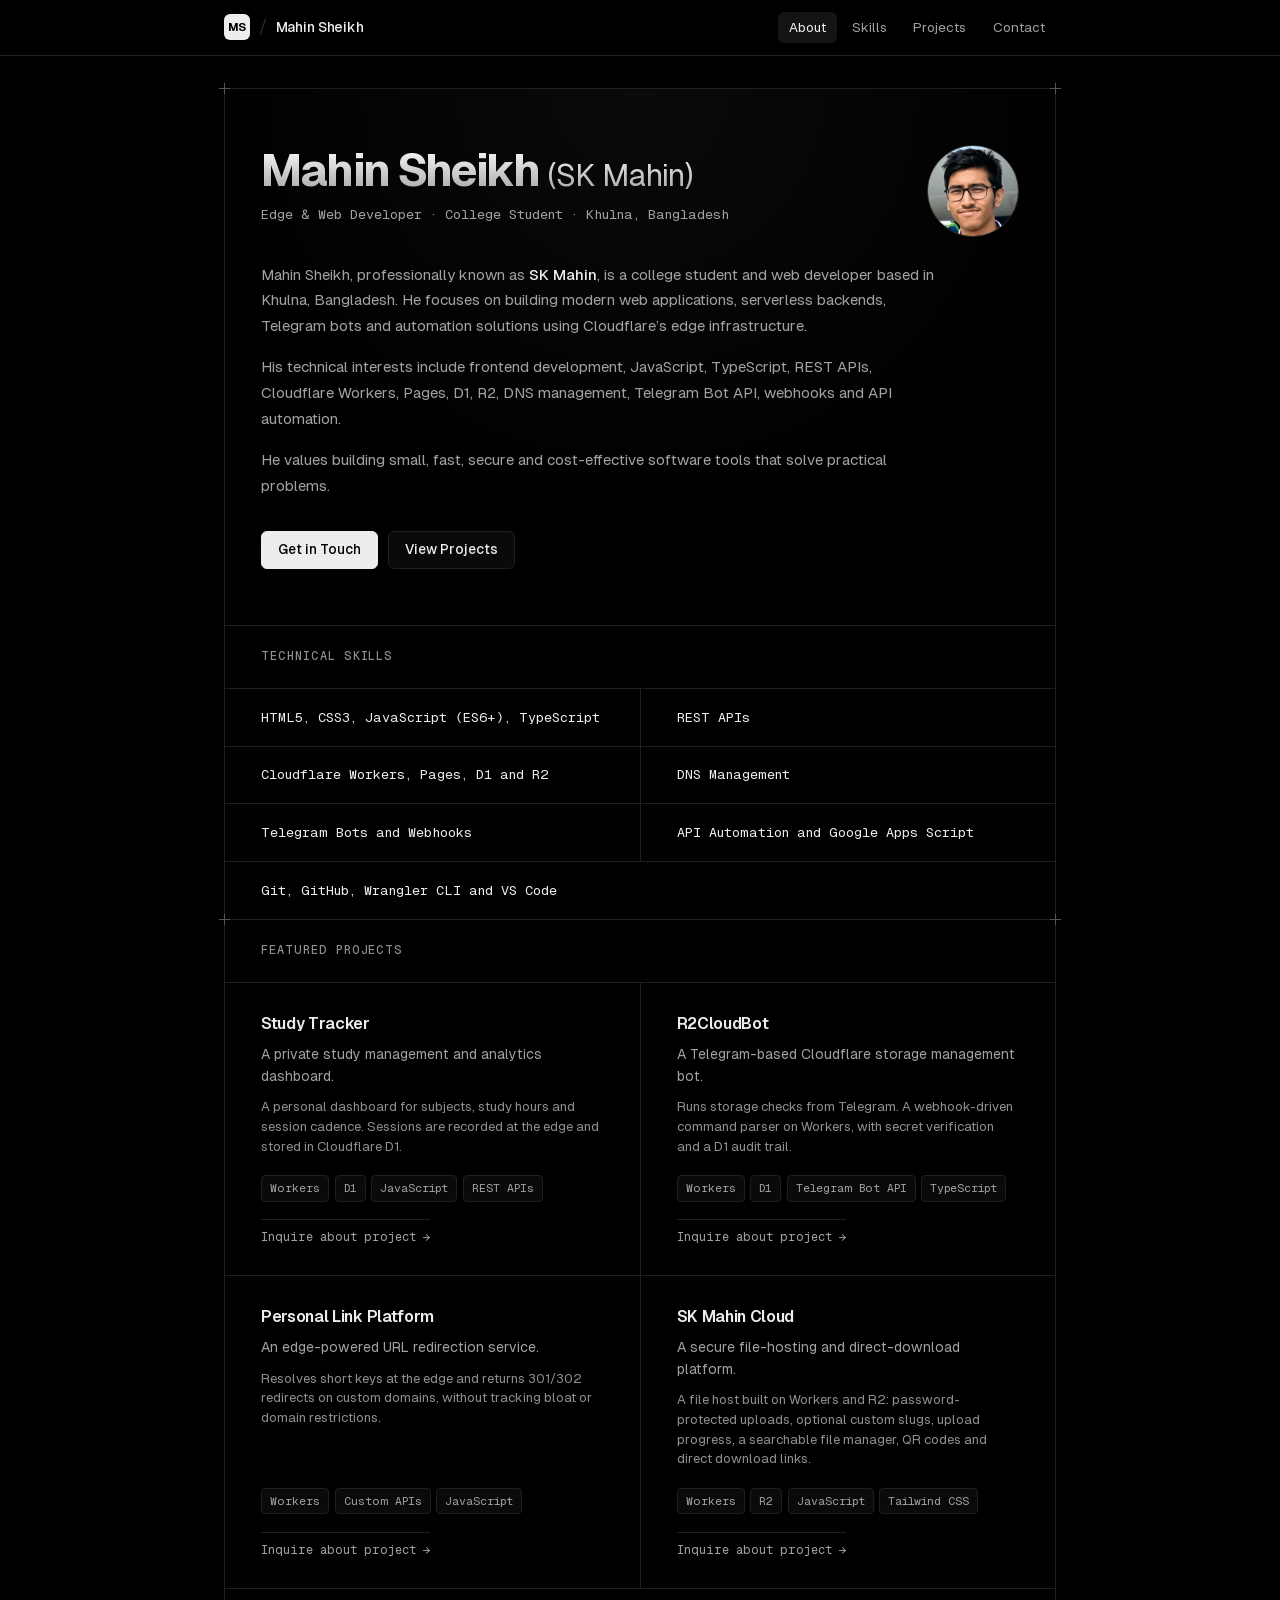
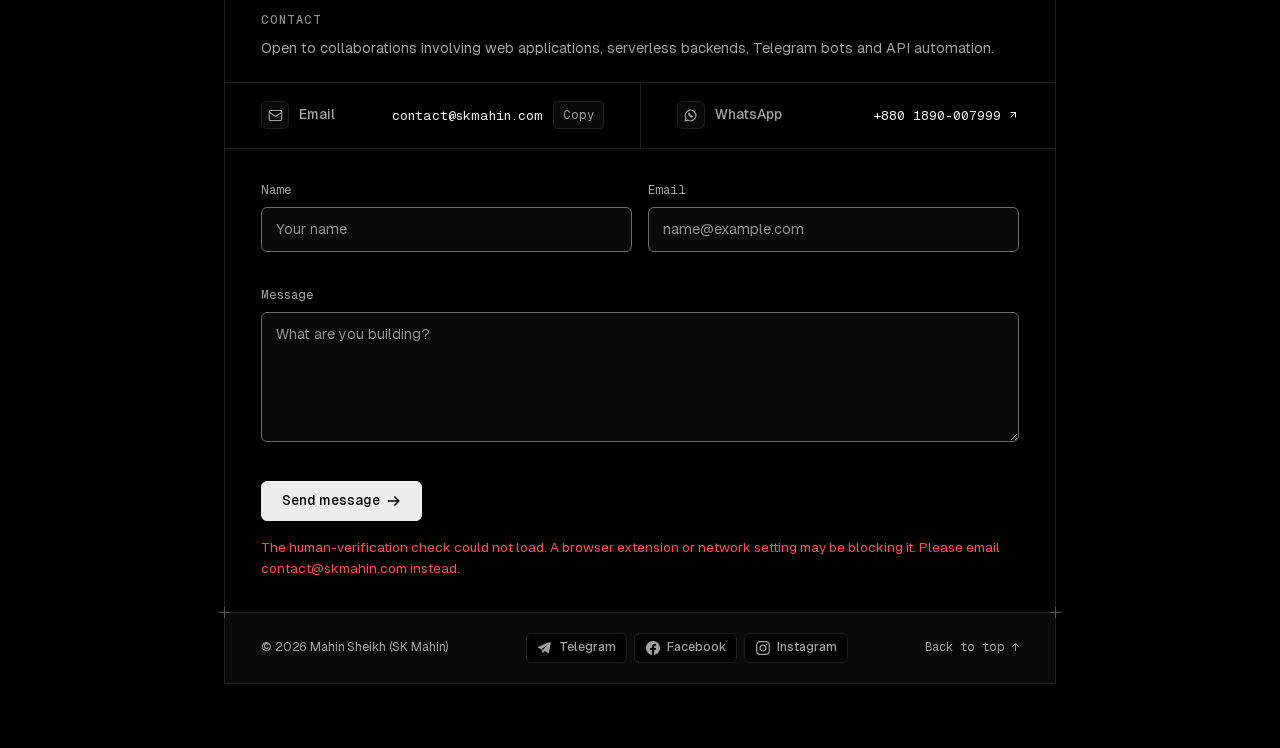
==== index.html @ ebc18469 "Initial commit: Portfolio website" ====
<!DOCTYPE html>
<html lang="en">
<head>
  <meta charset="UTF-8" />
  <meta name="viewport" content="width=device-width, initial-scale=1.0" />
  <title>Mahin Sheikh (SK Mahin) — Edge &amp; Web Developer</title>
  <meta name="description" content="Portfolio of Mahin Sheikh (SK Mahin), a web developer in Khulna, Bangladesh. Edge-native web apps, serverless backends and Telegram bots on Cloudflare." />
  <meta name="author" content="Mahin Sheikh (SK Mahin)" />
  <meta name="theme-color" content="#000000" />
  <meta name="color-scheme" content="dark" />
  <link rel="canonical" href="https://skmahin.com/" />

  <!-- Open Graph -->
  <meta property="og:title" content="Mahin Sheikh (SK Mahin) — Edge &amp; Web Developer" />
  <meta property="og:description" content="Edge-native web apps, serverless backends and Telegram bots on Cloudflare." />
  <meta property="og:type" content="website" />
  <meta property="og:url" content="https://skmahin.com/" />
  <meta property="og:site_name" content="Mahin Sheikh (SK Mahin)" />
  <meta property="og:locale" content="en_US" />
  <meta property="og:image" content="https://skmahin.com/og-preview-v3.jpg" />
  <meta property="og:image:type" content="image/jpeg" />
  <meta property="og:image:width" content="1200" />
  <meta property="og:image:height" content="630" />
  <meta property="og:image:alt" content="Mahin Sheikh (SK Mahin): web apps and bots, built at the edge." />

  <!-- Twitter / X -->
  <meta name="twitter:card" content="summary_large_image" />
  <meta name="twitter:title" content="Mahin Sheikh (SK Mahin) — Edge &amp; Web Developer" />
  <meta name="twitter:description" content="Edge-native web apps, serverless backends and Telegram bots on Cloudflare." />
  <meta name="twitter:image" content="https://skmahin.com/og-preview-v3.jpg" />
  <meta name="twitter:image:alt" content="Mahin Sheikh (SK Mahin): web apps and bots, built at the edge." />

  <!-- Fonts: self-hosted Geist (no third-party requests) -->
  <link rel="preload" href="/fonts/Geist-latin.woff2" as="font" type="font/woff2" crossorigin />
  <link rel="preload" href="/fonts/GeistMono-latin.woff2" as="font" type="font/woff2" crossorigin />

  <!-- Icons: MS monogram, same mark as the header logo -->
  <link rel="icon" href="/favicon.ico" sizes="32x32" />
  <link rel="icon" href="/favicon.svg" type="image/svg+xml" />
  <link rel="apple-touch-icon" href="/apple-touch-icon.png" />
  <link rel="manifest" href="/site.webmanifest" />

  <!-- Structured data -->
  <script type="application/ld+json">
  {
    "@context": "https://schema.org",
    "@type": "Person",
    "@id": "https://skmahin.com/#person",
    "name": "Mahin Sheikh",
    "alternateName": "SK Mahin",
    "url": "https://skmahin.com/",
    "image": "https://skmahin.com/og-preview-v3.jpg",
    "jobTitle": "Edge & Web Developer",
    "knowsAbout": ["Cloudflare Workers", "Cloudflare Pages", "Serverless backends", "Telegram bots", "JavaScript", "TypeScript", "API automation"],
    "description": "Web developer in Khulna, Bangladesh building edge-native web apps, serverless backends and Telegram bots on Cloudflare.",
    "address": { "@type": "PostalAddress", "addressLocality": "Khulna", "addressCountry": "BD" },
    "sameAs": [
      "https://t.me/skmahin",
      "https://www.facebook.com/ms.kzs",
      "https://www.instagram.com/skmahin.x/"
    ]
  }
  </script>

  <link rel="stylesheet" href="/styles.css" />
</head>
<body>
  <a class="skip-link" href="#main">Skip to content</a>

  <!-- Sticky Geist Header with MS Logo -->
  <header class="site-header">
    <div class="header-inner">
      <a href="#top" class="brand">
        <span class="ms-logo" aria-hidden="true">MS</span>
        <span class="brand-divider" aria-hidden="true">/</span>
        <span class="brand-name">Mahin Sheikh</span>
      </a>

      <nav class="nav" aria-label="Primary">
        <a href="#about" class="nav-link active">About</a>
        <a href="#skills" class="nav-link">Skills</a>
        <a href="#projects" class="nav-link">Projects</a>
        <a href="#contact" class="nav-link">Contact</a>
      </nav>
    </div>
  </header>

  <!-- Main Structural Frame (Geist Exposed Hairline Grid) -->
  <div class="geist-frame" id="top">
    <main class="geist-container" id="main" tabindex="-1">
      <!-- Hero / About Section -->
      <section class="grid-section hero-section" id="about" aria-labelledby="about-title">
        <span class="crosshair ch-tl" aria-hidden="true"></span>
        <span class="crosshair ch-tr" aria-hidden="true"></span>

        <div class="hero-top">
          <div class="hero-copy">
            <h1 class="hero-title" id="about-title">
              Mahin Sheikh <span class="hero-alias">(SK Mahin)</span>
            </h1>

            <p class="hero-subtitle">
              Edge &amp; Web Developer &middot; College Student &middot; Khulna, Bangladesh
            </p>
          </div>
          <div class="hero-avatar">
            <img
              src="/uploads/profile-260.webp"
              srcset="/uploads/profile-130.webp 130w, /uploads/profile-260.webp 260w, /uploads/profile.webp 400w"
              sizes="92px"
              alt="Portrait of Mahin Sheikh"
              width="92"
              height="92"
              class="avatar-img"
              decoding="async"
            />
          </div>
        </div>

        <div class="prose">
          <p>
            Mahin Sheikh, professionally known as <strong>SK Mahin</strong>, is a college student and web developer based in Khulna, Bangladesh. He focuses on building modern web applications, serverless backends, Telegram bots and automation solutions using Cloudflare’s edge infrastructure.
          </p>
          <p>
            His technical interests include frontend development, JavaScript, TypeScript, REST APIs, Cloudflare Workers, Pages, D1, R2, DNS management, Telegram Bot API, webhooks and API automation.
          </p>
          <p>
            He values building small, fast, secure and cost-effective software tools that solve practical problems.
          </p>
        </div>

        <div class="hero-actions">
          <a href="#contact" class="btn btn-primary">
            <span>Get in Touch</span>
          </a>
          <a href="#projects" class="btn btn-secondary">
            <span>View Projects</span>
          </a>
        </div>
      </section>

      <!-- Technical Skills Section -->
      <section class="grid-section" id="skills" aria-labelledby="skills-title">
        <div class="section-head">
          <h2 class="section-label" id="skills-title">Technical Skills</h2>
        </div>

        <ul class="skills-grid">
          <li class="geist-cell skill-cell">
            <span class="skill-text">HTML5, CSS3, JavaScript (ES6+), TypeScript</span>
          </li>
          <li class="geist-cell skill-cell">
            <span class="skill-text">REST APIs</span>
          </li>
          <li class="geist-cell skill-cell">
            <span class="skill-text">Cloudflare Workers, Pages, D1 and R2</span>
          </li>
          <li class="geist-cell skill-cell">
            <span class="skill-text">DNS Management</span>
          </li>
          <li class="geist-cell skill-cell">
            <span class="skill-text">Telegram Bots and Webhooks</span>
          </li>
          <li class="geist-cell skill-cell">
            <span class="skill-text">API Automation and Google Apps Script</span>
          </li>
          <li class="geist-cell skill-cell skill-cell-wide">
            <span class="skill-text">Git, GitHub, Wrangler CLI and VS Code</span>
          </li>
        </ul>
      </section>

      <!-- Featured Projects Section -->
      <section class="grid-section" id="projects" aria-labelledby="projects-title">
        <span class="crosshair ch-tl" aria-hidden="true"></span>
        <span class="crosshair ch-tr" aria-hidden="true"></span>

        <div class="section-head">
          <h2 class="section-label" id="projects-title">Featured Projects</h2>
        </div>

        <div class="projects-grid">
          <article class="geist-cell project-cell">
            <h3 class="project-name">Study Tracker</h3>
            <p class="project-desc">A private study management and analytics dashboard.</p>
            <p class="project-detail">A personal dashboard for subjects, study hours and session cadence. Sessions are recorded at the edge and stored in Cloudflare D1.</p>
            <ul class="project-tags" aria-label="Study Tracker technologies">
              <li class="project-tag">Workers</li>
              <li class="project-tag">D1</li>
              <li class="project-tag">JavaScript</li>
              <li class="project-tag">REST APIs</li>
            </ul>
            <!--email_off--><a href="mailto:contact@skmahin.com?subject=Question%20about%20Study%20Tracker" class="project-inquire">Inquire about project &rarr;</a><!--/email_off-->
          </article>

          <article class="geist-cell project-cell">
            <h3 class="project-name">R2CloudBot</h3>
            <p class="project-desc">A Telegram-based Cloudflare storage management bot.</p>
            <p class="project-detail">Runs storage checks from Telegram. A webhook-driven command parser on Workers, with secret verification and a D1 audit trail.</p>
            <ul class="project-tags" aria-label="R2CloudBot technologies">
              <li class="project-tag">Workers</li>
              <li class="project-tag">D1</li>
              <li class="project-tag">Telegram Bot API</li>
              <li class="project-tag">TypeScript</li>
            </ul>
            <!--email_off--><a href="mailto:contact@skmahin.com?subject=Question%20about%20R2CloudBot" class="project-inquire">Inquire about project &rarr;</a><!--/email_off-->
          </article>

          <article class="geist-cell project-cell">
            <h3 class="project-name">Personal Link Platform</h3>
            <p class="project-desc">An edge-powered URL redirection service.</p>
            <p class="project-detail">Resolves short keys at the edge and returns 301/302 redirects on custom domains, without tracking bloat or domain restrictions.</p>
            <ul class="project-tags" aria-label="Personal Link Platform technologies">
              <li class="project-tag">Workers</li>
              <li class="project-tag">Custom APIs</li>
              <li class="project-tag">JavaScript</li>
            </ul>
            <!--email_off--><a href="mailto:contact@skmahin.com?subject=Question%20about%20Personal%20Link%20Platform" class="project-inquire">Inquire about project &rarr;</a><!--/email_off-->
          </article>

          <article class="geist-cell project-cell">
            <h3 class="project-name">SK Mahin Cloud</h3>
            <p class="project-desc">A secure file-hosting and direct-download platform.</p>
            <p class="project-detail">A file host built on Workers and R2: password-protected uploads, optional custom slugs, upload progress, a searchable file manager, QR codes and direct download links.</p>
            <ul class="project-tags" aria-label="SK Mahin Cloud technologies">
              <li class="project-tag">Workers</li>
              <li class="project-tag">R2</li>
              <li class="project-tag">JavaScript</li>
              <li class="project-tag">Tailwind CSS</li>
            </ul>
            <!--email_off--><a href="mailto:contact@skmahin.com?subject=Question%20about%20SK%20Mahin%20Cloud" class="project-inquire">Inquire about project &rarr;</a><!--/email_off-->
          </article>
        </div>
      </section>

      <!-- Contact Section -->
      <section class="grid-section" id="contact" aria-labelledby="contact-title">
        <span class="crosshair ch-bl" aria-hidden="true"></span>
        <span class="crosshair ch-br" aria-hidden="true"></span>

        <div class="section-head">
          <h2 class="section-label" id="contact-title">Contact</h2>
          <p class="collab-note">
            Open to collaborations involving web applications, serverless backends, Telegram bots and API automation.
          </p>
        </div>

        <!-- Direct Contact Channels with World-Class Icons -->
        <div class="contact-channels">
          <!-- Email Channel -->
          <div class="geist-cell contact-direct-cell">
            <div class="contact-cell-left">
              <span class="contact-channel-icon" aria-hidden="true">
                <svg width="15" height="15" viewBox="0 0 24 24" fill="none" stroke="currentColor" stroke-width="1.8" stroke-linecap="round" stroke-linejoin="round">
                  <rect width="20" height="16" x="2" y="4" rx="2"/>
                  <path d="m22 7-8.97 5.7a1.94 1.94 0 0 1-2.06 0L2 7"/>
                </svg>
              </span>
              <span class="contact-label">Email</span>
            </div>
            <div class="contact-direct-right">
              <!--email_off--><a href="mailto:contact@skmahin.com" class="contact-value" id="email">
                <span id="email-text">contact@skmahin.com</span>
              </a><!--/email_off-->
              <button type="button" class="copy-btn" id="copy" aria-label="Copy email address">
                <span id="copy-label">Copy</span>
              </button>
              <span class="sr-only" id="copy-status" role="status" aria-live="polite"></span>
            </div>
          </div>

          <!-- WhatsApp Channel -->
          <div class="geist-cell contact-direct-cell">
            <div class="contact-cell-left">
              <span class="contact-channel-icon" aria-hidden="true">
                <svg width="15" height="15" viewBox="0 0 24 24" fill="none" stroke="currentColor" stroke-width="1.8" stroke-linecap="round" stroke-linejoin="round">
                  <path d="M3.2 20.8l1.5-4.6A8.6 8.6 0 1 1 8 19.4l-4.8 1.4z"/>
                  <path d="M9.3 8.4c-.4.9-.2 2 .7 3.3 1 1.5 2.3 2.4 3.6 2.8.8.2 1.5-.3 1.8-1l-1.8-1-.8.8c-.9-.4-1.9-1.3-2.3-2.2l.8-.8-.9-1.9z"/>
                </svg>
              </span>
              <span class="contact-label">WhatsApp</span>
            </div>
            <div class="contact-direct-right">
              <a href="https://wa.me/8801890007999" target="_blank" rel="noopener noreferrer" class="contact-value">
                +880 1890-007999
                <span class="sr-only">(opens in a new tab)</span>
                <svg width="12" height="12" viewBox="0 0 24 24" fill="none" stroke="currentColor" stroke-width="2" aria-hidden="true"><path d="M7 17L17 7"/><path d="M7 7h10v10"/></svg>
              </a>
            </div>
          </div>
        </div>

        <!-- Contact Form (from uploaded portfolio code) -->
        <div class="form-card">
          <p class="form-noscript">The contact form could not load. Please email <!--email_off--><a href="mailto:contact@skmahin.com">contact@skmahin.com</a><!--/email_off--> instead.</p>

          <form class="contact-form" id="contact-form" novalidate autocomplete="on">
            <div class="hp" aria-hidden="true">
              <input type="text" name="_gotcha" tabindex="-1" autocomplete="off" />
            </div>

            <div class="field-row">
              <div class="field">
                <label for="form-name">Name</label>
                <input
                  type="text"
                  id="form-name"
                  name="name"
                  required
                  maxlength="100"
                  autocomplete="name"
                  autocapitalize="words"
                  enterkeyhint="next"
                  placeholder="Your name"
                  aria-describedby="err-name"
                />
                <p class="err" id="err-name" aria-live="polite"></p>
              </div>

              <div class="field">
                <label for="form-email">Email</label>
                <input
                  type="email"
                  id="form-email"
                  name="email"
                  required
                  maxlength="254"
                  inputmode="email"
                  autocomplete="email"
                  spellcheck="false"
                  enterkeyhint="next"
                  placeholder="name@example.com"
                  aria-describedby="err-email"
                />
                <p class="err" id="err-email" aria-live="polite"></p>
              </div>
            </div>

            <div class="field">
              <label for="form-message">Message</label>
              <textarea
                id="form-message"
                name="message"
                rows="5"
                required
                maxlength="5000"
                enterkeyhint="send"
                placeholder="What are you building?"
                aria-describedby="err-message"
              ></textarea>
              <p class="err" id="err-message" aria-live="polite"></p>
            </div>

            <div class="ts-box" id="ts-box"></div>

            <div class="form-actions">
              <button type="submit" class="btn btn-primary btn-submit" id="form-submit">
                <span>Send message</span>
                <svg width="14" height="14" viewBox="0 0 16 16" fill="none" stroke="currentColor" stroke-width="1.75" stroke-linecap="round" stroke-linejoin="round" aria-hidden="true"><path d="M1.5 8h12M9 3.5 13.5 8 9 12.5"/></svg>
              </button>
              <p class="form-status" id="form-status" role="status" aria-live="polite"></p>
            </div>
          </form>

          <div class="form-done" id="form-done" hidden>
            <span class="done-mark" aria-hidden="true">
              <svg viewBox="0 0 24 24" width="24" height="24" fill="none" stroke="currentColor" stroke-width="2" stroke-linecap="round" stroke-linejoin="round"><path d="M5 12.5l4.5 4.5L19 7.5"/></svg>
            </span>
            <h3 class="form-title">Message sent</h3>
            <p class="form-sub">Mahin will reply by email soon.</p>
            <button type="button" class="btn btn-secondary again" id="form-again">Send another message</button>
          </div>
        </div>
      </section>
    </main>

    <!-- World-Class Minimalist Footer with Social Icons at Bottom -->
    <footer class="site-footer">
      <div class="footer-inner">
        <div class="footer-left">
          <span class="footer-copy">&copy; <span id="year">2026</span> Mahin Sheikh (SK Mahin)</span>
        </div>

        <nav class="ftr-links" aria-label="Profiles">

          <a href="https://t.me/skmahin" target="_blank" rel="noopener noreferrer" class="ftr-link" title="Telegram (@skmahin)">
            <svg width="14" height="14" viewBox="0 0 24 24" fill="currentColor" aria-hidden="true">
              <path d="M21.5 2.5a1.2 1.2 0 0 0-1.2-.17L2.4 9.9a1.2 1.2 0 0 0 .1 2.25l4.8 1.55 1.8 5.5a1.2 1.2 0 0 0 2.1.35l2.6-2.5 4.8 3.5a1.2 1.2 0 0 0 1.9-.7l3-16a1.2 1.2 0 0 0-1.9-1.35zM8.8 13.1l8.9-6.3-7.2 7.7-.3 3.4-1.4-4.8z"/>
            </svg>
            <span class="ftr-name">Telegram</span>
            <span class="sr-only">(opens in a new tab)</span>
          </a>

          <a href="https://www.facebook.com/ms.kzs" target="_blank" rel="noopener noreferrer" class="ftr-link" title="Facebook (ms.kzs)">
            <svg width="14" height="14" viewBox="0 0 24 24" fill="currentColor" aria-hidden="true">
              <path d="M24 12.073c0-6.627-5.373-12-12-12s-12 5.373-12 12c0 5.99 4.388 10.954 10.125 11.854v-8.385H7.078v-3.47h3.047V9.43c0-3.007 1.792-4.669 4.533-4.669 1.312 0 2.686.235 2.686.235v2.953H15.83c-1.491 0-1.956.925-1.956 1.874v2.25h3.328l-.532 3.47h-2.796v8.385C19.612 23.027 24 18.062 24 12.073z"/>
            </svg>
            <span class="ftr-name">Facebook</span>
            <span class="sr-only">(opens in a new tab)</span>
          </a>

          <a href="https://www.instagram.com/skmahin.x/" target="_blank" rel="noopener noreferrer" class="ftr-link" title="Instagram (@skmahin.x)">
            <svg width="14" height="14" viewBox="0 0 24 24" fill="currentColor" aria-hidden="true">
              <path d="M12 2.163c3.204 0 3.584.012 4.85.07 3.252.148 4.771 1.691 4.919 4.919.058 1.265.069 1.645.069 4.849 0 3.205-.012 3.584-.069 4.849-.149 3.225-1.664 4.771-4.919 4.919-1.266.058-1.644.07-4.85.07-3.204 0-3.584-.012-4.849-.07-3.26-.149-4.771-1.699-4.919-4.92-.058-1.265-.07-1.644-.07-4.849 0-3.204.013-3.583.07-4.849.149-3.227 1.664-4.771 4.919-4.919 1.266-.057 1.645-.069 4.849-.069zm0-2.163c-3.259 0-3.667.014-4.947.072-4.358.2-6.78 2.618-6.98 6.98-.059 1.281-.073 1.689-.073 4.948 0 3.259.014 3.668.072 4.948.2 4.358 2.618 6.78 6.98 6.98 1.281.058 1.689.072 4.948.072 3.259 0 3.668-.014 4.948-.072 4.354-.2 6.782-2.618 6.979-6.98.059-1.28.073-1.689.073-4.948 0-3.259-.014-3.667-.072-4.947-.196-4.354-2.617-6.78-6.979-6.98-1.281-.059-1.69-.073-4.949-.073zm0 5.838c-3.403 0-6.162 2.759-6.162 6.162s2.759 6.163 6.162 6.163 6.162-2.759 6.162-6.163c0-3.403-2.759-6.162-6.162-6.162zm0 10.162c-2.209 0-4-1.79-4-4 0-2.209 1.791-4 4-4s4 1.791 4 4c0 2.21-1.791 4-4 4zm6.406-11.845c-.796 0-1.441.645-1.441 1.44s.645 1.44 1.441 1.44c.795 0 1.439-.645 1.439-1.44s-.644-1.44-1.439-1.44z"/>
            </svg>
            <span class="ftr-name">Instagram</span>
            <span class="sr-only">(opens in a new tab)</span>
          </a>
        </nav>

        <a href="#top" class="ftr-top" aria-label="Back to top">Back to top &uarr;</a>
      </div>
    </footer>
  </div>

  <script src="/app.js"></script>
</body>
</html>
---- styles.css ----
/* ==========================================================================
   Mahin Sheikh (SK Mahin) — Geist Dark Theme & Structural Grid
   ========================================================================== */

/* Self-hosted Geist (SIL OFL 1.1, see fonts/OFL-LICENSE.txt). Latin subset, variable weight. */
@font-face {
  font-family: 'Geist';
  src: url('/fonts/Geist-latin.woff2') format('woff2');
  font-weight: 100 900;
  font-style: normal;
  font-display: swap;
}

@font-face {
  font-family: 'Geist Mono';
  src: url('/fonts/GeistMono-latin.woff2') format('woff2');
  font-weight: 100 900;
  font-style: normal;
  font-display: swap;
}

:root {
  color-scheme: dark;

  --bg-100: #000000;
  --bg-200: #0A0A0A;
  --bg-hover: #111111;

  --border: #1F1F1F;
  --border-strong: #333333;
  --border-input: #6B6B6B; /* >= 3:1 against #000 and #0A0A0A (WCAG 1.4.11) */
  --border-input-hover: #8F8F8F;

  --gray-1000: #EDEDED;
  --gray-900: #A1A1A1;
  --gray-700: #8F8F8F; /* AA on #000 and #0A0A0A (was #666, ~3.5:1) */

  --ok: #00E599;
  --error: #FF4D4F;

  --font-sans: 'Geist', -apple-system, BlinkMacSystemFont, 'Segoe UI', Roboto, sans-serif;
  --font-mono: 'Geist Mono', ui-monospace, SFMono-Regular, Menlo, monospace;

  --max-width: 880px;
}

*,
*::before,
*::after {
  box-sizing: border-box;
  margin: 0;
  padding: 0;
}

html {
  scroll-padding-top: 64px;
  background-color: var(--bg-100);
  color: var(--gray-1000);
  font-family: var(--font-sans);
  font-size: 16px;
  line-height: 1.6;
  -webkit-font-smoothing: antialiased;
  -moz-osx-font-smoothing: grayscale;
}

@media (prefers-reduced-motion: no-preference) {
  html {
    scroll-behavior: smooth;
  }
}

body {
  min-height: 100vh;
  min-height: 100dvh;
  background-color: var(--bg-100);
  color: var(--gray-1000);
}

::selection {
  background: rgba(255, 255, 255, 0.2);
  color: #FFFFFF;
}

a {
  color: inherit;
  text-decoration: none;
  transition: color 0.15s ease, background-color 0.15s ease, border-color 0.15s ease;
}

button,
input,
textarea {
  font-family: inherit;
  color: inherit;
}

.sr-only {
  position: absolute;
  width: 1px;
  height: 1px;
  padding: 0;
  margin: -1px;
  overflow: hidden;
  clip: rect(0, 0, 0, 0);
  white-space: nowrap;
  border: 0;
}

.skip-link {
  position: absolute;
  top: 0.5rem;
  left: 0.5rem;
  z-index: 200;
  padding: 0.5rem 0.85rem;
  border-radius: 6px;
  background: #EDEDED;
  color: #000000;
  font-size: 0.85rem;
  font-weight: 500;
  transform: translateY(-200%);
}

.skip-link:focus {
  transform: none;
}

:focus-visible {
  outline: 2px solid var(--gray-1000);
  outline-offset: 2px;
}

.field input:focus-visible,
.field textarea:focus-visible {
  outline: 2px solid transparent;
}

ul {
  list-style: none;
}

/* ==========================================================================
   STICKY HEADER & MS LOGO
   ========================================================================== */

.site-header {
  position: sticky;
  top: 0;
  z-index: 100;
  height: 56px;
  background: rgba(0, 0, 0, 0.78);
  backdrop-filter: saturate(180%) blur(14px);
  -webkit-backdrop-filter: saturate(180%) blur(14px);
  border-bottom: 1px solid var(--border);
}

.header-inner {
  max-width: var(--max-width);
  height: 100%;
  margin: 0 auto;
  padding: 0 1.5rem;
  display: flex;
  align-items: center;
  justify-content: space-between;
}

.brand {
  display: inline-flex;
  align-items: center;
  flex-shrink: 0;
  white-space: nowrap;
  gap: 0.55rem;
  font-size: 0.875rem;
  font-weight: 500;
  color: var(--gray-1000);
}

.ms-logo {
  display: inline-flex;
  align-items: center;
  justify-content: center;
  width: 26px;
  height: 26px;
  flex-shrink: 0;
  border-radius: 6px;
  background: #EDEDED;
  color: #000000;
  font-family: var(--font-sans);
  font-size: 0.72rem;
  font-weight: 700;
  letter-spacing: -0.04em;
  user-select: none;
}

.brand-divider {
  color: #333333;
  font-weight: 300;
  font-size: 1.1rem;
  user-select: none;
}

.brand-name {
  font-size: 0.875rem;
  font-weight: 500;
  letter-spacing: -0.01em;
}

.nav {
  display: flex;
  align-items: center;
  gap: 0.25rem;
}

.nav-link {
  font-size: 0.84rem;
  color: var(--gray-900);
  padding: 0.32rem 0.7rem;
  border-radius: 6px;
  transition: color 0.15s ease, background-color 0.15s ease;
}

.nav-link:hover {
  color: var(--gray-1000);
  background: rgba(255, 255, 255, 0.05);
}

.nav-link.active,
.nav-link[aria-current] {
  color: var(--gray-1000);
  background: rgba(255, 255, 255, 0.08);
}

/* ==========================================================================
   EXPOSED HAIRLINE GRID FRAME
   ========================================================================== */

.geist-frame {
  max-width: var(--max-width);
  margin: 0 auto;
  padding: 2rem 1.5rem 4rem;
}

.geist-container {
  border-left: 1px solid var(--border);
  border-right: 1px solid var(--border);
  border-top: 1px solid var(--border);
  background: var(--bg-100);
}

.grid-section {
  position: relative;
  border-bottom: 1px solid var(--border);
}

/* Corner Crosshairs (+) */
.crosshair {
  position: absolute;
  width: 11px;
  height: 11px;
  pointer-events: none;
  z-index: 10;
}

.crosshair::before,
.crosshair::after {
  content: '';
  position: absolute;
  background-color: #555555;
}

.crosshair::before {
  top: 5px;
  left: 0;
  width: 11px;
  height: 1px;
}

.crosshair::after {
  top: 0;
  left: 5px;
  width: 1px;
  height: 11px;
}

.ch-tl { top: -6px; left: -6px; }
.ch-tr { top: -6px; right: -6px; }
.ch-bl { bottom: -6px; left: -6px; }
.ch-br { bottom: -6px; right: -6px; }

/* ==========================================================================
   HERO / ABOUT SECTION
   ========================================================================== */

.hero-section {
  padding: 3.5rem 2.25rem;
  background: radial-gradient(circle at 50% 0%, rgba(255, 255, 255, 0.04) 0%, transparent 65%);
}

.hero-top {
  display: flex;
  align-items: flex-start;
  justify-content: space-between;
  gap: 1.5rem;
  margin-bottom: 0.5rem;
}

.hero-copy {
  flex: 1;
}

.hero-avatar {
  flex-shrink: 0;
  width: 92px;
  height: 92px;
  border-radius: 50%;
  border: 1px solid var(--border-strong);
  overflow: hidden;
  background: var(--bg-200);
}

.avatar-img {
  width: 100%;
  height: 100%;
  object-fit: cover;
  display: block;
}

.hero-title {
  font-size: clamp(2rem, 4.5vw, 2.85rem);
  font-weight: 700;
  letter-spacing: -0.04em;
  line-height: 1.12;
  color: #EDEDED;
  background: linear-gradient(180deg, #FFFFFF 0%, #A1A1A1 100%);
  -webkit-background-clip: text;
  background-clip: text;
  -webkit-text-fill-color: transparent;
  margin-bottom: 0.5rem;
}

.hero-alias {
  white-space: nowrap;
  font-weight: 400;
  font-size: 0.68em;
  letter-spacing: -0.02em;
}

.hero-subtitle {
  font-family: var(--font-mono);
  font-size: 0.84rem;
  color: var(--gray-900);
  margin-bottom: 1.75rem;
}

.prose {
  display: flex;
  flex-direction: column;
  gap: 0.95rem;
  color: var(--gray-900);
  font-size: 0.95rem;
  line-height: 1.7;
  max-width: 68ch;
}

.prose strong {
  color: var(--gray-1000);
  font-weight: 500;
}

.hero-actions {
  margin-top: 2rem;
  display: flex;
  flex-wrap: wrap;
  gap: 0.65rem;
}

/* Geist Buttons */
.btn {
  display: inline-flex;
  align-items: center;
  justify-content: center;
  gap: 0.45rem;
  height: 38px;
  padding: 0 1rem;
  border-radius: 6px;
  font-size: 0.85rem;
  font-weight: 500;
  border: 1px solid transparent;
  cursor: pointer;
  transition: all 0.15s ease;
}

.btn-primary {
  background: #EDEDED;
  color: #000000;
  border-color: #EDEDED;
}

.btn-primary:hover {
  background: #CCCCCC;
  border-color: #CCCCCC;
}

.btn-secondary {
  background: var(--bg-200);
  color: var(--gray-1000);
  border-color: var(--border);
}

.btn-secondary:hover {
  background: var(--bg-hover);
  border-color: var(--border-strong);
}

.btn:disabled {
  opacity: 0.5;
  cursor: not-allowed;
}

/* ==========================================================================
   SECTION HEADERS & CONTIGUOUS GEIST CELLS
   ========================================================================== */

.section-head {
  padding: 1.35rem 2.25rem;
  border-bottom: 1px solid var(--border);
  background: var(--bg-100);
}

.section-label {
  font-family: var(--font-mono);
  font-size: 0.75rem;
  text-transform: uppercase;
  letter-spacing: 0.08em;
  color: var(--gray-700);
  font-weight: 500;
}

.collab-note {
  margin-top: 0.45rem;
  font-size: 0.9rem;
  color: var(--gray-900);
}

/* Contiguous Hairline Cell System */
.geist-cell {
  position: relative;
  background: var(--bg-100);
  transition: background-color 0.18s ease;
  overflow: hidden;
}

.geist-cell::before {
  content: '';
  position: absolute;
  inset: 0;
  background: radial-gradient(
    360px circle at var(--mouse-x, 50%) var(--mouse-y, 50%),
    rgba(255, 255, 255, 0.045),
    transparent 60%
  );
  opacity: 0;
  transition: opacity 0.2s ease;
  pointer-events: none;
}

@media (hover: hover) {
  .geist-cell:hover {
    background: var(--bg-200);
  }

  .geist-cell:hover::before {
    opacity: 1;
  }
}

/* ==========================================================================
   TECHNICAL SKILLS GRID
   ========================================================================== */

.skills-grid {
  display: grid;
  grid-template-columns: repeat(2, 1fr);
  gap: 1px;
  background: var(--border);
}

.skill-cell {
  padding: 1.1rem 2.25rem;
  display: flex;
  align-items: center;
}

.skill-cell-wide {
  grid-column: span 2;
}

.skill-text {
  font-family: var(--font-mono);
  font-size: 0.84rem;
  color: var(--gray-1000);
}

/* ==========================================================================
   FEATURED PROJECTS GRID
   ========================================================================== */

.projects-grid {
  display: grid;
  grid-template-columns: repeat(2, 1fr);
  gap: 1px;
  background: var(--border);
}

.project-cell {
  padding: 1.75rem 2.25rem;
  display: flex;
  flex-direction: column;
  gap: 0.45rem;
}

.project-name {
  font-size: 1rem;
  font-weight: 600;
  letter-spacing: -0.02em;
  color: var(--gray-1000);
}

.project-desc {
  font-size: 0.88rem;
  color: var(--gray-900);
  line-height: 1.55;
}

.project-detail {
  font-size: 0.82rem;
  color: var(--gray-700);
  line-height: 1.5;
  margin-top: 0.15rem;
}

.project-tags {
  display: flex;
  flex-wrap: wrap;
  gap: 0.35rem;
  margin-top: auto;
  padding-top: 0.75rem;
}

.project-tag {
  font-family: var(--font-mono);
  font-size: 0.72rem;
  padding: 0.18rem 0.5rem;
  border-radius: 4px;
  background: var(--bg-200);
  border: 1px solid var(--border);
  color: var(--gray-900);
}

.project-inquire {
  display: inline-flex;
  align-items: center;
  gap: 0.35rem;
  font-family: var(--font-mono);
  font-size: 0.75rem;
  color: var(--gray-900);
  margin-top: 0.65rem;
  padding-top: 0.5rem;
  border-top: 1px solid var(--border);
  width: fit-content;
}

.project-inquire:hover {
  color: #FFFFFF;
}

/* ==========================================================================
   CONTACT CHANNELS
   ========================================================================== */

.contact-channels {
  display: grid;
  grid-template-columns: repeat(2, 1fr);
  gap: 1px;
  background: var(--border);
  border-bottom: 1px solid var(--border);
}

.contact-direct-cell {
  padding: 1.15rem 2.25rem;
  display: flex;
  align-items: center;
  justify-content: space-between;
  gap: 1rem;
}

.contact-cell-left {
  display: inline-flex;
  align-items: center;
  gap: 0.65rem;
}

.contact-channel-icon {
  display: inline-flex;
  align-items: center;
  justify-content: center;
  width: 28px;
  height: 28px;
  border-radius: 6px;
  background: var(--bg-200);
  border: 1px solid var(--border);
  color: var(--gray-900);
  transition: all 0.15s ease;
  flex-shrink: 0;
}

.contact-direct-cell:hover .contact-channel-icon {
  color: var(--gray-1000);
  border-color: var(--border-strong);
  background: var(--bg-hover);
}

.contact-label {
  font-size: 0.85rem;
  font-weight: 500;
  color: var(--gray-900);
}

.contact-direct-right {
  display: inline-flex;
  flex-wrap: wrap;
  align-items: center;
  min-width: 0;
  gap: 0.6rem;
}

.contact-value {
  display: inline-flex;
  align-items: center;
  gap: 0.35rem;
  font-family: var(--font-mono);
  font-size: 0.82rem;
  color: var(--gray-1000);
  white-space: nowrap;
  min-height: 28px;
  padding-block: 0.2rem;
}

.contact-value:hover {
  color: #FFFFFF;
  text-decoration: underline;
  text-underline-offset: 0.25em;
}

.copy-btn {
  background: var(--bg-200);
  border: 1px solid var(--border);
  color: var(--gray-900);
  font-family: var(--font-mono);
  font-size: 0.75rem;
  min-height: 28px;
  padding: 0.2rem 0.55rem;
  border-radius: 4px;
  cursor: pointer;
  transition: all 0.15s ease;
}

.copy-btn:hover {
  color: var(--gray-1000);
  border-color: var(--border-strong);
  background: var(--bg-hover);
}

/* ==========================================================================
   CONTACT FORM (GEIST DARK STYLING)
   ========================================================================== */

.form-card {
  padding: 2rem 2.25rem;
  background: var(--bg-100);
}

/* Without JS, the form cannot submit (CSP form-action: none), so keep hidden until JS initializes */
.contact-form {
  display: none;
  gap: 0.85rem;
}

.js-ready .contact-form {
  display: grid;
}

/* Fallback text shows until app.js runs (covers JS disabled AND JS blocked/failed). */
.js-ready .form-noscript {
  display: none;
}

.contact-form[hidden] {
  display: none !important;
}

.hp {
  position: absolute;
  left: -9999px;
  width: 1px;
  height: 1px;
  overflow: hidden;
  opacity: 0;
  pointer-events: none;
}

.field-row {
  display: grid;
  grid-template-columns: repeat(2, minmax(0, 1fr));
  gap: 1rem;
}

.field {
  display: flex;
  flex-direction: column;
  gap: 0.4rem;
}

.field label {
  font-family: var(--font-mono);
  font-size: 0.78rem;
  color: var(--gray-900);
}

.field input,
.field textarea {
  width: 100%;
  background: var(--bg-200);
  border: 1px solid var(--border-input);
  border-radius: 6px;
  padding: 0.68rem 0.85rem;
  font-size: 0.9rem;
  line-height: 1.45;
  color: var(--gray-1000);
  transition: border-color 0.15s ease, box-shadow 0.15s ease, background-color 0.15s ease;
}

.field textarea {
  resize: vertical;
  min-height: 130px;
}

.field input::placeholder,
.field textarea::placeholder {
  color: var(--gray-700);
}

.field input:-webkit-autofill,
.field input:-webkit-autofill:focus,
.field textarea:-webkit-autofill,
.field textarea:-webkit-autofill:focus {
  -webkit-text-fill-color: var(--gray-1000);
  caret-color: var(--gray-1000);
  -webkit-box-shadow: 0 0 0 1000px var(--bg-200) inset;
  transition: background-color 9999s ease-in-out 0s;
}

.field input:hover,
.field textarea:hover {
  border-color: var(--border-input-hover);
}

.field input:focus,
.field textarea:focus {
  outline: 2px solid transparent; /* shows in forced-colors mode, where box-shadow is dropped */
  outline-offset: 2px;
  border-color: #EDEDED;
  box-shadow: 0 0 0 3px rgba(255, 255, 255, 0.08);
  background: var(--bg-100);
}

.field [aria-invalid="true"] {
  border-color: var(--error);
}

.err {
  min-height: 1.15em;
  font-size: 0.78rem;
  color: var(--error);
}

.ts-box {
  margin-top: 0.25rem;
  max-width: 100%;
}

.ts-box:empty {
  display: none;
}

.form-actions {
  display: flex;
  flex-wrap: wrap;
  align-items: center;
  gap: 1rem;
  margin-top: 0.25rem;
}

.btn-submit {
  height: 40px;
  padding: 0 1.25rem;
}

.form-status {
  font-size: 0.84rem;
  color: var(--gray-900);
}

.form-status.error {
  color: var(--error);
}

.form-noscript {
  color: var(--gray-900);
  font-size: 0.88rem;
  margin-bottom: 1rem;
}

.form-noscript a {
  color: var(--gray-1000);
  text-decoration: underline;
}

.form-done {
  display: flex;
  flex-direction: column;
  align-items: flex-start;
  gap: 0.65rem;
  padding: 1rem 0;
}

.form-done[hidden] {
  display: none !important;
}

.done-mark {
  display: inline-flex;
  align-items: center;
  justify-content: center;
  width: 44px;
  height: 44px;
  border-radius: 50%;
  background: rgba(0, 229, 153, 0.12);
  border: 1px solid rgba(0, 229, 153, 0.3);
  color: var(--ok);
}

.form-title {
  font-size: 1.25rem;
  font-weight: 600;
  letter-spacing: -0.02em;
  color: var(--gray-1000);
}

.form-sub {
  font-size: 0.9rem;
  color: var(--gray-900);
}

.again {
  margin-top: 0.35rem;
}

/* ==========================================================================
   FOOTER & WORLD-CLASS SOCIAL DOCK
   ========================================================================== */

.site-footer {
  border-left: 1px solid var(--border);
  border-right: 1px solid var(--border);
  border-bottom: 1px solid var(--border);
  padding: 1.25rem 2.25rem;
  background: var(--bg-200);
  font-size: 0.8rem;
  color: var(--gray-700);
}

.footer-inner {
  display: flex;
  align-items: center;
  justify-content: space-between;
  gap: 1.25rem;
}

.footer-left {
  display: flex;
  align-items: center;
}

.footer-copy {
  color: var(--gray-900);
  font-size: 0.78rem;
  letter-spacing: -0.01em;
}

.ftr-links {
  display: flex;
  flex-wrap: wrap;
  align-items: center;
  gap: 0.45rem;
}

.ftr-link {
  display: inline-flex;
  align-items: center;
  gap: 0.45rem;
  height: 30px;
  padding: 0 0.65rem;
  border-radius: 6px;
  font-size: 0.76rem;
  font-weight: 500;
  color: var(--gray-900);
  background: var(--bg-100);
  border: 1px solid var(--border);
  transition: all 0.15s ease;
}

.ftr-link svg {
  flex-shrink: 0;
  color: var(--gray-900);
  transition: color 0.15s ease;
}

.ftr-link:hover {
  color: #FFFFFF;
  background: var(--bg-hover);
  border-color: var(--border-strong);
}

.ftr-link:hover svg {
  color: #FFFFFF;
}

.ftr-top {
  font-family: var(--font-mono);
  font-size: 0.75rem;
  color: var(--gray-900);
  transition: color 0.15s ease;
  white-space: nowrap;
  display: inline-flex;
  align-items: center;
  min-height: 28px;
}

.ftr-top:hover {
  color: #FFFFFF;
}

/* ==========================================================================
   404 PAGE (kept in CSS so no inline styles are needed)
   ========================================================================== */

.btn-sm {
  height: 32px;
  font-size: 0.8rem;
}

.error-hero {
  min-height: 55vh;
  display: flex;
  flex-direction: column;
  justify-content: center;
  align-items: flex-start;
}

.error-code {
  font-family: var(--font-mono);
  font-size: 0.82rem;
  color: var(--gray-700);
  margin-bottom: 0.5rem;
}

.error-title {
  font-size: clamp(3rem, 8vw, 5rem);
  margin-bottom: 0.75rem;
}

.error-text {
  margin-bottom: 2rem;
}

/* ==========================================================================
   RESPONSIVE BREAKPOINTS
   ========================================================================== */

/* Two contact cells need ~400px each; stack them below ~860px. */
@media (max-width: 860px) {
  .contact-channels {
    grid-template-columns: 1fr;
  }
}

/* Touch devices: bigger tap targets, and 16px inputs so iOS Safari doesn't zoom on focus. */
@media (pointer: coarse) {
  .nav-link {
    display: inline-flex;
    align-items: center;
    min-height: 44px;
  }

  .copy-btn {
    min-height: 44px;
    padding: 0.2rem 0.8rem;
  }

  .contact-value {
    min-height: 44px;
  }

  .btn,
  .btn-submit {
    min-height: 44px;
  }

  .brand {
    min-height: 44px;
  }

  .ftr-link {
    height: 44px;
  }

  .ftr-top {
    min-height: 44px;
  }
}

@media (pointer: coarse), (max-width: 680px) {
  .field input,
  .field textarea {
    font-size: 16px;
  }
}

/* Small phones: logo-only brand and a compact nav so the header never overflows. */
@media (max-width: 520px) {
  .header-inner {
    padding: 0 1rem;
  }

  .brand-divider {
    display: none;
  }

  .brand-name {
    position: absolute;
    width: 1px;
    height: 1px;
    margin: -1px;
    overflow: hidden;
    clip: rect(0, 0, 0, 0);
    white-space: nowrap;
  }

  .nav {
    gap: 0;
  }

  .nav-link {
    font-size: 0.82rem;
    padding: 0.32rem 0.5rem;
  }
}

@media (forced-colors: active) {
  .hero-title {
    background: none;
    -webkit-text-fill-color: currentColor;
    color: CanvasText;
  }
}

@media (max-width: 680px) {
  .geist-frame {
    padding: 1rem 0.75rem 2.5rem;
  }

  .hero-section,
  .section-head,
  .skill-cell,
  .project-cell,
  .contact-direct-cell,
  .form-card,
  .site-footer {
    padding-left: 1.25rem;
    padding-right: 1.25rem;
  }

  .hero-top {
    flex-direction: column-reverse;
    align-items: flex-start;
    gap: 1.25rem;
  }

  .skills-grid,
  .projects-grid,
  .contact-channels,
  .field-row {
    grid-template-columns: 1fr;
  }

  .skill-cell-wide {
    grid-column: span 1;
  }

  /* Mobile: one row per channel -> [icon] [address] (label kept for screen readers only) */
  .contact-direct-cell {
    flex-direction: row;
    align-items: center;
    justify-content: flex-start;
    gap: 0.75rem;
  }

  .contact-label {
    position: absolute;
    width: 1px;
    height: 1px;
    margin: -1px;
    overflow: hidden;
    clip: rect(0, 0, 0, 0);
    white-space: nowrap;
  }

  .contact-direct-right {
    flex: 1;
    min-width: 0;
    flex-wrap: wrap;
    gap: 0.5rem;
  }

  .contact-value {
    overflow-wrap: anywhere;
  }

  /* Mobile: icon-only profile links (names kept for screen readers) */
  .ftr-link {
    width: 44px;
    height: 44px;
    padding: 0;
    justify-content: center;
  }

  .ftr-link svg {
    width: 18px;
    height: 18px;
  }

  .ftr-name {
    position: absolute;
    width: 1px;
    height: 1px;
    margin: -1px;
    overflow: hidden;
    clip: rect(0, 0, 0, 0);
    white-space: nowrap;
  }

  .footer-inner {
    flex-direction: column;
    align-items: flex-start;
    gap: 1rem;
  }

  .ftr-links {
    flex-wrap: wrap;
    width: 100%;
  }

  .ftr-top {
    margin-top: 0.25rem;
  }
}

/* Skip-link target gets focus programmatically; no ring needed on the whole page body. */
main:focus {
  outline: none;
}

/* ==========================================================================
   PRINT: dark UI -> plain black on white, hide interactive chrome
   ========================================================================== */

@media print {
  :root {
    color-scheme: light;
  }

  *,
  *::before,
  *::after {
    background: transparent !important;
    color: #000 !important;
    box-shadow: none !important;
    text-shadow: none !important;
    -webkit-text-fill-color: #000 !important;
    backdrop-filter: none !important;
    -webkit-backdrop-filter: none !important;
    transition: none !important;
  }

  .site-header {
    position: static;
  }

  .skip-link,
  .nav,
  .hero-actions,
  .copy-btn,
  .ftr-top,
  .form-card,
  .ftr-links .sr-only,
  .crosshair {
    display: none !important;
  }

  .geist-container,
  .grid-section,
  .section-head,
  .skills-grid,
  .projects-grid,
  .contact-channels,
  .site-footer,
  .site-header,
  .geist-cell {
    border-color: #999 !important;
  }

  .skills-grid,
  .projects-grid,
  .contact-channels {
    gap: 0;
  }

  .geist-cell,
  .project-cell,
  .skill-cell {
    break-inside: avoid;
  }

  .contact-value[href^="http"]::after {
    content: " (" attr(href) ")";
    font-size: 0.7rem;
  }
}
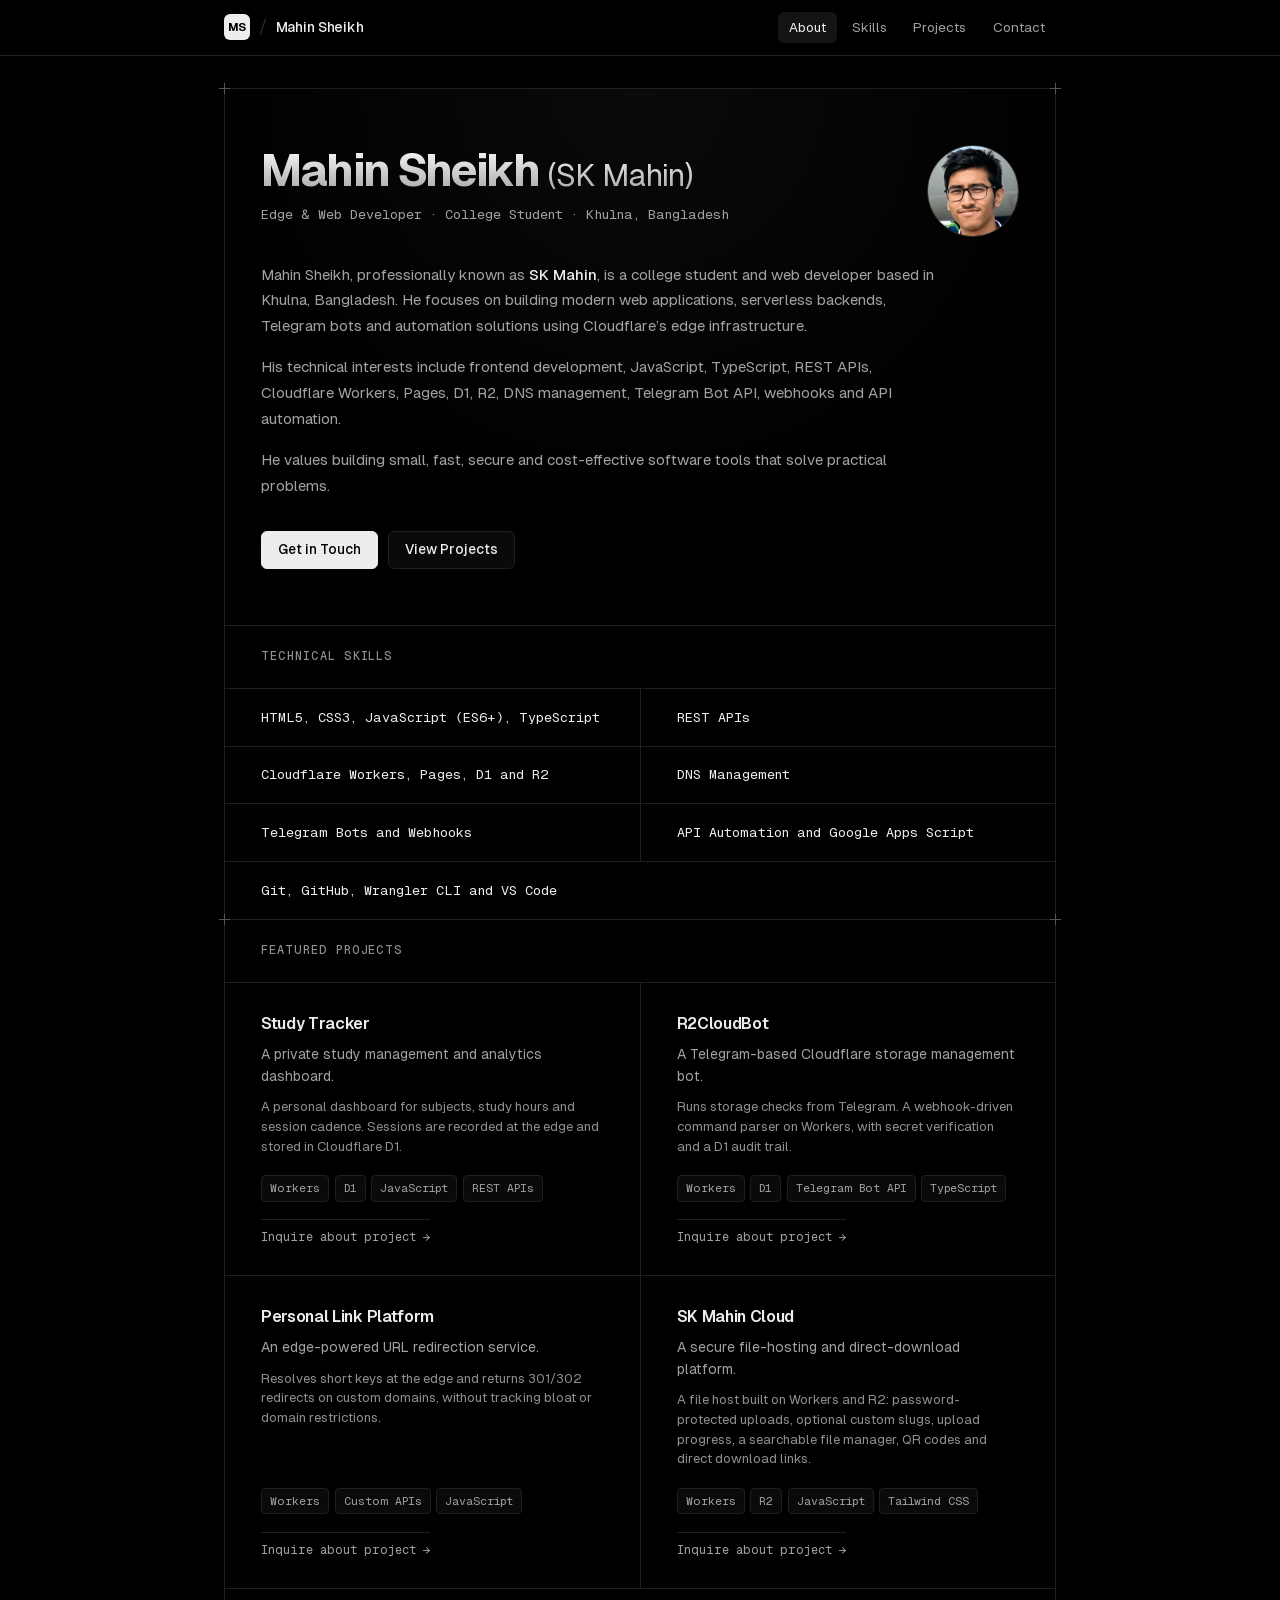
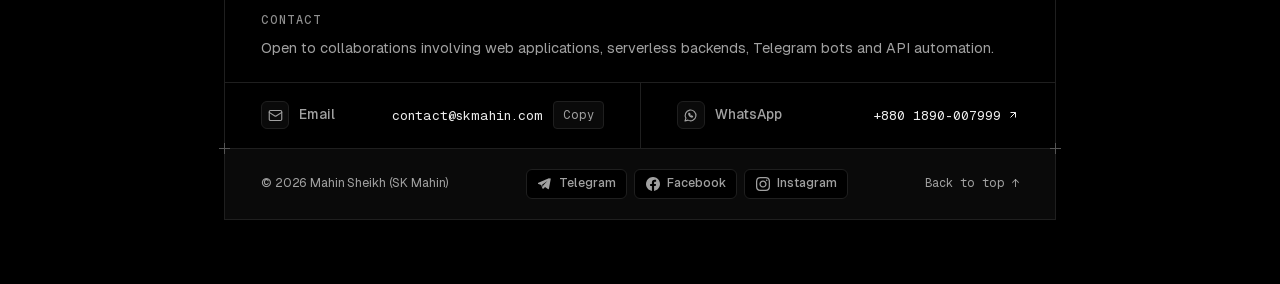
==== commit 0462b402: "Remove contact form from GitHub Pages portfolio" ====
--- a/index.html
+++ b/index.html
@@ -289,88 +289,6 @@
             </div>
           </div>
         </div>
-
-        <!-- Contact Form (from uploaded portfolio code) -->
-        <div class="form-card">
-          <p class="form-noscript">The contact form could not load. Please email <!--email_off--><a href="mailto:contact@skmahin.com">contact@skmahin.com</a><!--/email_off--> instead.</p>
-
-          <form class="contact-form" id="contact-form" novalidate autocomplete="on">
-            <div class="hp" aria-hidden="true">
-              <input type="text" name="_gotcha" tabindex="-1" autocomplete="off" />
-            </div>
-
-            <div class="field-row">
-              <div class="field">
-                <label for="form-name">Name</label>
-                <input
-                  type="text"
-                  id="form-name"
-                  name="name"
-                  required
-                  maxlength="100"
-                  autocomplete="name"
-                  autocapitalize="words"
-                  enterkeyhint="next"
-                  placeholder="Your name"
-                  aria-describedby="err-name"
-                />
-                <p class="err" id="err-name" aria-live="polite"></p>
-              </div>
-
-              <div class="field">
-                <label for="form-email">Email</label>
-                <input
-                  type="email"
-                  id="form-email"
-                  name="email"
-                  required
-                  maxlength="254"
-                  inputmode="email"
-                  autocomplete="email"
-                  spellcheck="false"
-                  enterkeyhint="next"
-                  placeholder="name@example.com"
-                  aria-describedby="err-email"
-                />
-                <p class="err" id="err-email" aria-live="polite"></p>
-              </div>
-            </div>
-
-            <div class="field">
-              <label for="form-message">Message</label>
-              <textarea
-                id="form-message"
-                name="message"
-                rows="5"
-                required
-                maxlength="5000"
-                enterkeyhint="send"
-                placeholder="What are you building?"
-                aria-describedby="err-message"
-              ></textarea>
-              <p class="err" id="err-message" aria-live="polite"></p>
-            </div>
-
-            <div class="ts-box" id="ts-box"></div>
-
-            <div class="form-actions">
-              <button type="submit" class="btn btn-primary btn-submit" id="form-submit">
-                <span>Send message</span>
-                <svg width="14" height="14" viewBox="0 0 16 16" fill="none" stroke="currentColor" stroke-width="1.75" stroke-linecap="round" stroke-linejoin="round" aria-hidden="true"><path d="M1.5 8h12M9 3.5 13.5 8 9 12.5"/></svg>
-              </button>
-              <p class="form-status" id="form-status" role="status" aria-live="polite"></p>
-            </div>
-          </form>
-
-          <div class="form-done" id="form-done" hidden>
-            <span class="done-mark" aria-hidden="true">
-              <svg viewBox="0 0 24 24" width="24" height="24" fill="none" stroke="currentColor" stroke-width="2" stroke-linecap="round" stroke-linejoin="round"><path d="M5 12.5l4.5 4.5L19 7.5"/></svg>
-            </span>
-            <h3 class="form-title">Message sent</h3>
-            <p class="form-sub">Mahin will reply by email soon.</p>
-            <button type="button" class="btn btn-secondary again" id="form-again">Send another message</button>
-          </div>
-        </div>
       </section>
     </main>
 
--- a/styles.css
+++ b/styles.css
@@ -582,7 +582,6 @@
   grid-template-columns: repeat(2, 1fr);
   gap: 1px;
   background: var(--border);
-  border-bottom: 1px solid var(--border);
 }
 
 .contact-direct-cell {
